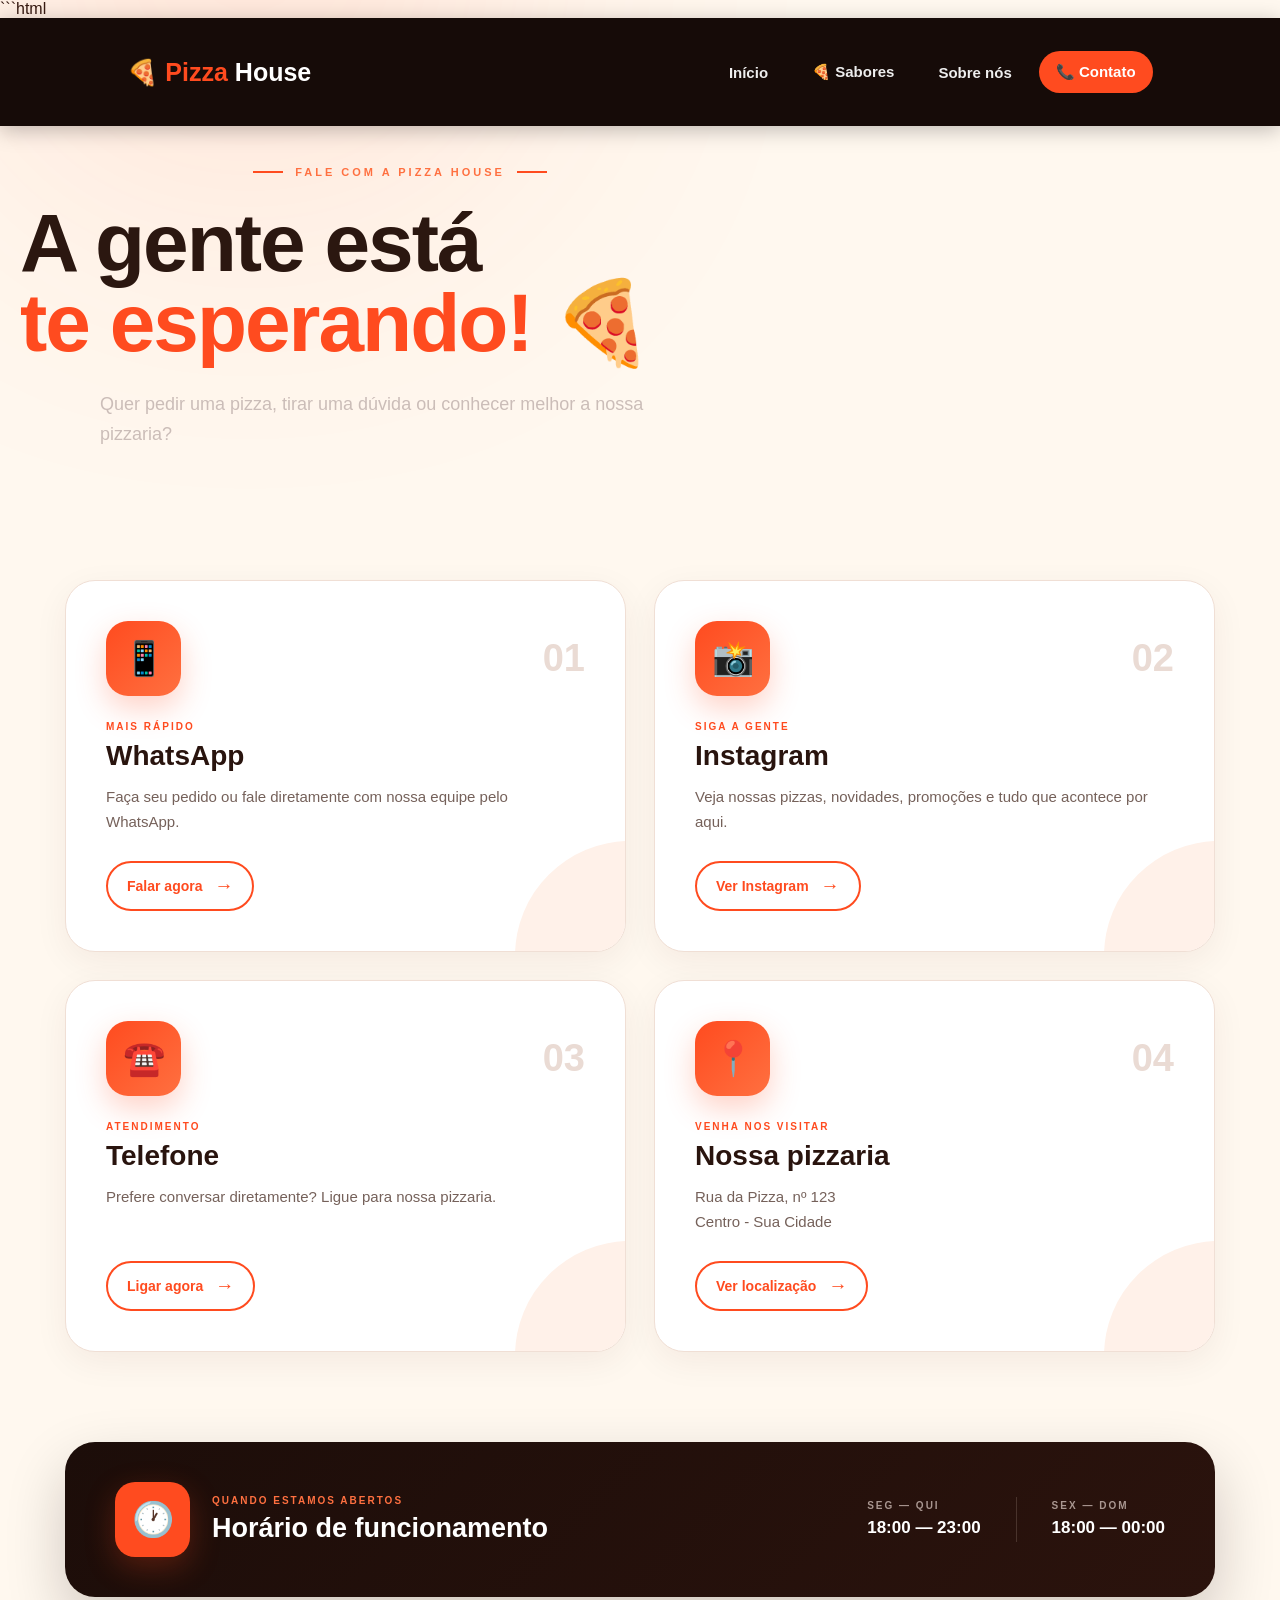
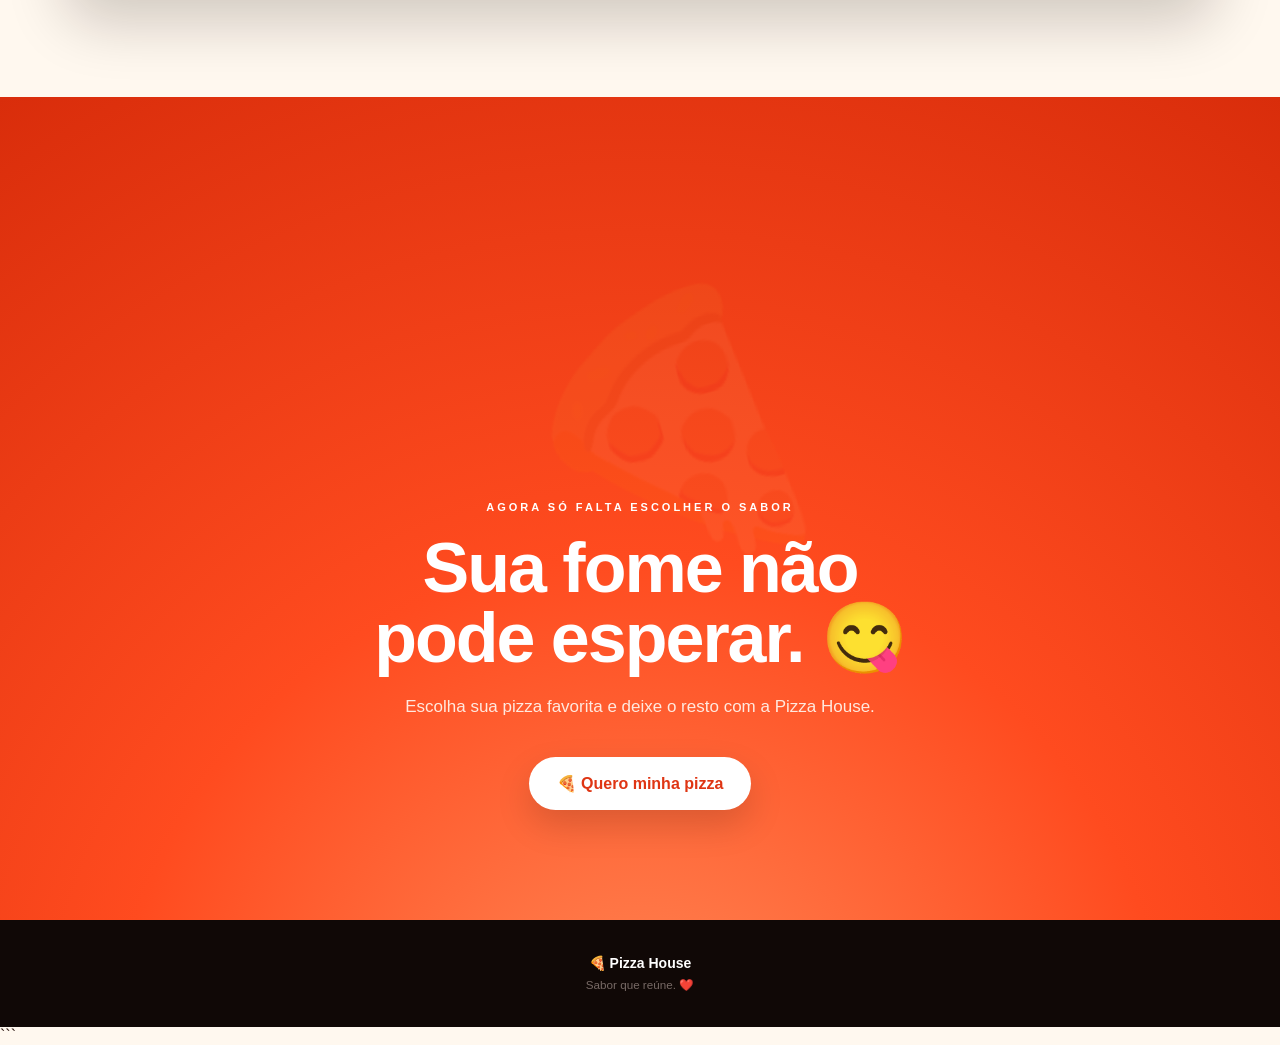
==== contatos.html @ e3c1d949 "primeiro comit" ====
```html
<!DOCTYPE html>
<html lang="pt-BR">

<head>
    <meta charset="UTF-8">
    <meta name="viewport" content="width=device-width, initial-scale=1.0">

    <title>Contato | Pizza House</title>

    <link rel="stylesheet" href="style.css">
</head>

<body>

    <!-- ================= MENU ================= -->

    <header>

        <nav class="navbar">

            <a href="index.html" class="logo">
                <span class="logo-pizza">🍕</span>
                <span>Pizza</span> House
            </a>

            <div class="menu">

                <a href="index.html">
                    Início
                </a>

                <a href="sabores.html">
                    🍕 Sabores
                </a>

                <a href="sobre.html">
                    Sobre nós
                </a>

                <a href="contatos.html" class="ativo">
                    📞 Contato
                </a>

            </div>

        </nav>

    </header>


    <!-- ================= CONTEÚDO ================= -->

    <main class="pagina-contatos">


        <!-- HERO -->

        <section class="contato-hero">

            <div class="hero-brilho"></div>

            <div class="contato-hero-conteudo">

                <div class="mini-titulo">
                    <span></span>
                    FALE COM A PIZZA HOUSE
                    <span></span>
                </div>

                <h1>
                    A gente está<br>
                    <strong>te esperando! 🍕</strong>
                </h1>

                <p>
                    Quer pedir uma pizza, tirar uma dúvida
                    ou conhecer melhor a nossa pizzaria?
                </p>

            </div>

        </section>


        <!-- CARDS -->

        <section class="contatos-area">

            <div class="contatos-container">


                <!-- WHATSAPP -->

                <article class="contato-card whatsapp">

                    <div class="card-topo">

                        <div class="icone">
                            📱
                        </div>

                        <span class="card-numero">
                            01
                        </span>

                    </div>

                    <span class="card-label">
                        MAIS RÁPIDO
                    </span>

                    <h2>
                        WhatsApp
                    </h2>

                    <p>
                        Faça seu pedido ou fale diretamente
                        com nossa equipe pelo WhatsApp.
                    </p>

                    <a
                        href="https://wa.me/5500000000000"
                        target="_blank"
                        class="contato-botao"
                    >
                        Falar agora
                        <span>→</span>
                    </a>

                </article>


                <!-- INSTAGRAM -->

                <article class="contato-card instagram">

                    <div class="card-topo">

                        <div class="icone">
                            📸
                        </div>

                        <span class="card-numero">
                            02
                        </span>

                    </div>

                    <span class="card-label">
                        SIGA A GENTE
                    </span>

                    <h2>
                        Instagram
                    </h2>

                    <p>
                        Veja nossas pizzas, novidades,
                        promoções e tudo que acontece por aqui.
                    </p>

                    <a
                        href="https://instagram.com/"
                        target="_blank"
                        class="contato-botao"
                    >
                        Ver Instagram
                        <span>→</span>
                    </a>

                </article>


                <!-- TELEFONE -->

                <article class="contato-card telefone">

                    <div class="card-topo">

                        <div class="icone">
                            ☎️
                        </div>

                        <span class="card-numero">
                            03
                        </span>

                    </div>

                    <span class="card-label">
                        ATENDIMENTO
                    </span>

                    <h2>
                        Telefone
                    </h2>

                    <p>
                        Prefere conversar diretamente?
                        Ligue para nossa pizzaria.
                    </p>

                    <a
                        href="tel:+5500000000000"
                        class="contato-botao"
                    >
                        Ligar agora
                        <span>→</span>
                    </a>

                </article>


                <!-- ENDEREÇO -->

                <article class="contato-card endereco">

                    <div class="card-topo">

                        <div class="icone">
                            📍
                        </div>

                        <span class="card-numero">
                            04
                        </span>

                    </div>

                    <span class="card-label">
                        VENHA NOS VISITAR
                    </span>

                    <h2>
                        Nossa pizzaria
                    </h2>

                    <p>
                        Rua da Pizza, nº 123<br>
                        Centro - Sua Cidade
                    </p>

                    <a
                        href="#"
                        class="contato-botao"
                    >
                        Ver localização
                        <span>→</span>
                    </a>

                </article>

            </div>

        </section>


        <!-- HORÁRIO -->

        <section class="horario">

            <div class="horario-esquerda">

                <div class="horario-icone">
                    🕐
                </div>

                <div>

                    <span class="horario-label">
                        QUANDO ESTAMOS ABERTOS
                    </span>

                    <h2>
                        Horário de funcionamento
                    </h2>

                </div>

            </div>


            <div class="horarios">

                <div class="horario-item">

                    <span>
                        SEG — QUI
                    </span>

                    <strong>
                        18:00 — 23:00
                    </strong>

                </div>


                <div class="linha"></div>


                <div class="horario-item">

                    <span>
                        SEX — DOM
                    </span>

                    <strong>
                        18:00 — 00:00
                    </strong>

                </div>

            </div>

        </section>


        <!-- CTA FINAL -->

        <section class="contato-final">

            <div class="cta-pizza">
                🍕
            </div>

            <span>
                AGORA SÓ FALTA ESCOLHER O SABOR
            </span>

            <h2>
                Sua fome não<br>
                pode esperar. 😋
            </h2>

            <p>
                Escolha sua pizza favorita e deixe
                o resto com a Pizza House.
            </p>

            <a
                href="sabores.html"
                class="contato-final-botao"
            >
                🍕 Quero minha pizza
            </a>

        </section>


    </main>


    <!-- ================= RODAPÉ ================= -->

    <footer>

        <p>
            🍕 <strong>Pizza House</strong>
        </p>

        <small>
            Sabor que reúne. ❤️
        </small>

    </footer>


</body>

</html>
```
---- style.css ----
* {
    margin: 0;
    padding: 0;
    box-sizing: border-box;
}

body {
    font-family: Arial, sans-serif;
    background: #fff8f0;
    color: #351b0e;
}


/* =========================
   MENU
========================= */

header {
    background: #351b0e;
    padding: 15px 8%;
}

.navbar {
    display: flex;
    align-items: center;
    justify-content: space-between;
}

.logo {
    color: white;
    text-decoration: none;
    font-size: 24px;
    font-weight: bold;
}

.menu {
    display: flex;
    align-items: center;
    gap: 30px;
}

.menu > a {
    color: white;
    text-decoration: none;
    font-weight: bold;
    transition: 0.3s;
}

.menu > a:hover {
    color: #ff9f1c;
}


/* =========================
   CARD DE SABORES NO MENU
========================= */

.menu-card {
    display: flex;
    align-items: center;
    gap: 8px;
}


/* =========================
   INÍCIO
========================= */

.inicio {
    min-height: 80vh;
    display: flex;
    align-items: center;
    padding: 50px 8%;
}

.hero {
    width: 100%;
}

.texto h1 {
    font-size: 60px;
    margin-bottom: 20px;
}

.texto p {
    font-size: 20px;
    max-width: 500px;
    margin-bottom: 30px;
    line-height: 1.5;
}

.botao {
    display: inline-block;
    background: #e85d04;
    color: white;
    padding: 15px 30px;
    border-radius: 30px;
    text-decoration: none;
    font-weight: bold;
    transition: 0.3s;
}

.botao:hover {
    background: #ff9f1c;
    transform: scale(1.05);
}


/* =========================
   SOBRE
========================= */

.sobre {
    text-align: center;
    padding: 80px 20px;
    background: #351b0e;
    color: white;
}

.sobre h2 {
    font-size: 35px;
    margin-bottom: 20px;
}

.sobre p {
    max-width: 600px;
    margin: auto;
    line-height: 1.6;
}


/* =========================
   SABORES
========================= */

.pagina-sabores {
    padding: 60px 8%;
    text-align: center;
}

.pagina-sabores h1 {
    font-size: 45px;
    margin-bottom: 10px;
}

.pagina-sabores > p {
    margin-bottom: 40px;
    font-size: 18px;
}

.pizzas {
    display: grid;
    grid-template-columns: repeat(4, 1fr);
    gap: 25px;
}

.pizza {
    background: white;
    padding: 25px;
    border-radius: 20px;
    box-shadow: 0 5px 20px rgba(0, 0, 0, 0.1);
    transition: 0.3s;
}

.pizza:hover {
    transform: translateY(-8px);
}

.pizza-img {
    font-size: 70px;
    margin-bottom: 15px;
}

.pizza h2 {
    margin-bottom: 10px;
}

.pizza p {
    color: #666;
    line-height: 1.5;
    margin-bottom: 15px;
}

.pizza strong {
    display: block;
    font-size: 20px;
    margin-bottom: 15px;
    color: #e85d04;
}

.pizza button {
    border: none;
    background: #351b0e;
    color: white;
    padding: 12px 25px;
    border-radius: 20px;
    cursor: pointer;
}

.pizza button:hover {
    background: #e85d04;
}


/* =========================
   RODAPÉ
========================= */

footer {
    background: #351b0e;
    color: white;
    text-align: center;
    padding: 25px;
}


/* =========================
   CELULAR
========================= */

@media (max-width: 900px) {

    .navbar {
        flex-direction: column;
        gap: 20px;
    }

    .menu {
        flex-wrap: wrap;
        justify-content: center;
    }

    .texto h1 {
        font-size: 40px;
    }

    .pizzas {
        grid-template-columns: repeat(2, 1fr);
    }
}


@media (max-width: 600px) {

    .pizzas {
        grid-template-columns: 1fr;
    }

    .menu {
        gap: 15px;
    }

}

```css
/* ================================
   SOBRE NÓS - PIZZA HOUSE
================================ */

* {
    margin: 0;
    padding: 0;
    box-sizing: border-box;
}

body {
    font-family: Arial, Helvetica, sans-serif;
    background: #fff8ef;
    color: #2b1710;
}


/* ================================
   MENU
================================ */

header {
    width: 100%;
    background: #160b08;
    position: sticky;
    top: 0;
    z-index: 1000;
    box-shadow: 0 4px 20px rgba(0, 0, 0, 0.25);
}

.navbar {
    max-width: 1200px;
    margin: auto;
    height: 78px;
    padding: 0 25px;

    display: flex;
    align-items: center;
    justify-content: space-between;
}

.logo {
    text-decoration: none;
    color: white;
    font-size: 25px;
    font-weight: 800;
}

.logo span {
    color: #ff4b1f;
}

.menu {
    display: flex;
    gap: 10px;
}

.menu a {
    text-decoration: none;
    color: #eee;
    font-size: 15px;
    font-weight: 600;

    padding: 12px 17px;
    border-radius: 30px;

    transition: 0.3s;
}

.menu a:hover,
.menu a.ativo {
    background: #ff4b1f;
    color: white;
}


/* ================================
   HERO
================================ */

.sobre-hero {
    min-height: 650px;

    position: relative;

    display: flex;
    align-items: center;

    background:
        linear-gradient(
            90deg,
            rgba(20, 8, 5, 0.95) 0%,
            rgba(20, 8, 5, 0.75) 45%,
            rgba(20, 8, 5, 0.25) 100%
        ),
        url("https://images.unsplash.com/photo-1574071318508-1cdbab80d002?auto=format&fit=crop&w=1800&q=85");

    background-size: cover;
    background-position: center;
}

.sobre-texto {
    position: relative;
    z-index: 2;

    max-width: 1200px;
    width: 100%;
    margin: auto;
    padding: 50px 25px;

    color: white;
}

.sobre-tag {
    display: inline-block;

    color: #ffb347;
    font-size: 14px;
    font-weight: 800;
    letter-spacing: 2px;

    margin-bottom: 20px;
}

.sobre-texto h1 {
    font-size: clamp(45px, 6vw, 78px);
    line-height: 1.05;
    margin-bottom: 25px;
}

.sobre-texto h1 strong {
    color: #ff4b1f;
}

.sobre-texto p {
    max-width: 580px;

    font-size: 20px;
    line-height: 1.7;

    color: #eee;

    margin-bottom: 35px;
}


/* ================================
   BOTÕES
================================ */

.botao {
    display: inline-block;

    text-decoration: none;

    background: #ff4b1f;
    color: white;

    padding: 16px 28px;

    border-radius: 50px;

    font-weight: 800;
    font-size: 16px;

    box-shadow: 0 10px 30px rgba(255, 75, 31, 0.3);

    transition: 0.3s;
}

.botao:hover {
    transform: translateY(-4px);
    background: #ff632f;
    box-shadow: 0 15px 35px rgba(255, 75, 31, 0.45);
}


/* ================================
   HISTÓRIA
================================ */

.historia {
    max-width: 1200px;
    margin: auto;

    padding: 110px 25px;

    display: grid;
    grid-template-columns: 1fr 1fr;

    gap: 80px;

    align-items: center;
}

.historia-imagem {
    min-height: 450px;

    border-radius: 35px;

    background:
        linear-gradient(
            135deg,
            #ff4b1f,
            #ff8c42
        );

    display: flex;
    align-items: center;
    justify-content: center;

    box-shadow: 0 25px 60px rgba(100, 35, 10, 0.2);

    transform: rotate(-2deg);

    transition: 0.4s;
}

.historia-imagem:hover {
    transform: rotate(0deg) scale(1.02);
}

.imagem-conteudo {
    width: 260px;
    height: 260px;

    border-radius: 50%;

    background: #fff8ef;

    display: flex;
    align-items: center;
    justify-content: center;

    font-size: 120px;

    box-shadow: 0 15px 40px rgba(0, 0, 0, 0.2);
}

.subtitulo {
    color: #ff4b1f;

    font-size: 13px;
    font-weight: 900;

    letter-spacing: 3px;
}

.historia-texto h2 {
    font-size: clamp(35px, 4vw, 52px);
    line-height: 1.1;

    margin: 15px 0 25px;
}

.historia-texto h2 strong {
    color: #ff4b1f;
}

.historia-texto p {
    font-size: 17px;
    line-height: 1.8;

    color: #69534c;

    margin-bottom: 15px;
}

.historia-destaque {
    display: inline-block;

    margin-top: 20px;
    padding: 15px 20px;

    border-radius: 15px;

    background: #fff0e7;

    color: #d9340d;

    font-weight: 800;
}


/* ================================
   VALORES
================================ */

.valores {
    background: #1c0d09;

    color: white;

    text-align: center;

    padding: 100px 25px;
}

.valores h2 {
    font-size: clamp(35px, 5vw, 55px);

    margin: 15px 0;
}

.valores h2 strong {
    color: #ff4b1f;
}

.valores-intro {
    color: #c8bbb7;

    font-size: 17px;

    max-width: 600px;

    margin: 0 auto 60px;
}

.valores-container {
    max-width: 1100px;

    margin: auto;

    display: grid;

    grid-template-columns: repeat(3, 1fr);

    gap: 25px;
}

.valor-card {
    padding: 40px 30px;

    background: #291510;

    border: 1px solid rgba(255, 255, 255, 0.06);

    border-radius: 25px;

    transition: 0.35s;
}

.valor-card:hover {
    transform: translateY(-10px);

    background: #351b14;

    box-shadow: 0 20px 45px rgba(0, 0, 0, 0.3);
}

.valor-icone {
    width: 75px;
    height: 75px;

    margin: auto;

    display: flex;
    align-items: center;
    justify-content: center;

    border-radius: 20px;

    background: #ff4b1f;

    font-size: 35px;

    box-shadow: 0 10px 25px rgba(255, 75, 31, 0.25);
}

.valor-card h3 {
    font-size: 23px;

    margin: 25px 0 12px;
}

.valor-card p {
    color: #c8bbb7;

    line-height: 1.7;

    font-size: 15px;
}


/* ================================
   FINAL
================================ */

.sobre-final {
    padding: 110px 25px;

    text-align: center;

    background:
        radial-gradient(
            circle at center,
            #ff7040 0%,
            #ff4b1f 45%,
            #d92d0b 100%
        );

    color: white;
}

.final-conteudo {
    max-width: 750px;
    margin: auto;
}

.final-conteudo span {
    font-size: 13px;
    font-weight: 900;

    letter-spacing: 3px;
}

.final-conteudo h2 {
    font-size: clamp(38px, 5vw, 60px);

    margin: 18px 0;
}

.final-conteudo p {
    font-size: 19px;

    margin-bottom: 35px;

    color: #fff1eb;
}

.botao-final {
    background: white;
    color: #d93612;

    box-shadow: 0 10px 30px rgba(0, 0, 0, 0.15);
}

.botao-final:hover {
    background: #fff8ef;
}


/* ================================
   RODAPÉ
================================ */

footer {
    background: #100806;

    color: #a99b97;

    text-align: center;

    padding: 30px 20px;

    font-size: 14px;
}

footer strong {
    color: white;
}


/* ================================
   RESPONSIVO
================================ */

@media (max-width: 800px) {

    .navbar {
        height: auto;

        padding: 20px;

        flex-direction: column;

        gap: 18px;
    }

    .menu {
        flex-wrap: wrap;

        justify-content: center;
    }

    .menu a {
        padding: 9px 12px;
        font-size: 14px;
    }

    .sobre-hero {
        min-height: 600px;
    }

    .sobre-texto {
        text-align: center;
    }

    .sobre-texto p {
        margin-left: auto;
        margin-right: auto;
    }

    .historia {
        grid-template-columns: 1fr;

        padding: 80px 20px;

        gap: 50px;
    }

    .historia-imagem {
        min-height: 350px;
    }

    .valores-container {
        grid-template-columns: 1fr;

        max-width: 500px;
    }

    .sobre-final {
        padding: 80px 20px;
    }
}


```css
/* =====================================================
   CONTATO — PIZZA HOUSE PREMIUM
===================================================== */


/* HERO */

.contato-hero {
    min-height: 470px;

    position: relative;

    display: flex;
    align-items: center;
    justify-content: center;

    text-align: center;

    overflow: hidden;

    background:
        radial-gradient(
            circle at 50% 0%,
            #542315,
            #190b07 65%
        );

    color: white;
}


/* brilho decorativo */

.hero-brilho {
    position: absolute;

    width: 500px;
    height: 500px;

    border-radius: 50%;

    background: #ff4b1f;

    filter: blur(150px);

    opacity: 0.15;

    top: -300px;
}


.contato-hero-conteudo {
    position: relative;

    max-width: 800px;

    padding: 40px 20px;
}


/* pequeno título */

.mini-titulo {
    display: flex;

    align-items: center;
    justify-content: center;

    gap: 12px;

    color: #ff7040;

    font-size: 11px;

    font-weight: 900;

    letter-spacing: 3px;
}


.mini-titulo span {
    width: 30px;
    height: 2px;

    background: #ff4b1f;
}


.contato-hero h1 {
    font-size: clamp(48px, 7vw, 82px);

    line-height: 0.98;

    margin: 25px 0;

    letter-spacing: -2px;
}


.contato-hero h1 strong {
    color: #ff4b1f;
}


.contato-hero p {
    max-width: 600px;

    margin: auto;

    color: #cbbdb8;

    font-size: 18px;

    line-height: 1.7;
}


/* =====================================================
   ÁREA DOS CARDS
===================================================== */

.contatos-area {
    padding: 90px 25px;

    background: #fff8ef;
}


.contatos-container {
    max-width: 1150px;

    margin: auto;

    display: grid;

    grid-template-columns: repeat(2, 1fr);

    gap: 28px;
}


/* CARD */

.contato-card {
    position: relative;

    padding: 40px;

    min-height: 330px;

    border-radius: 30px;

    background: white;

    border: 1px solid #f0dfd5;

    overflow: hidden;

    box-shadow:
        0 10px 35px rgba(68, 25, 10, 0.06);

    transition:
        transform 0.35s,
        box-shadow 0.35s;
}


.contato-card:hover {
    transform: translateY(-12px);

    box-shadow:
        0 25px 60px rgba(68, 25, 10, 0.14);
}


/* círculo decorativo */

.contato-card::after {
    content: "";

    position: absolute;

    width: 230px;
    height: 230px;

    border-radius: 50%;

    right: -120px;
    bottom: -120px;

    background: #fff1e9;

    transition: 0.5s;
}


.contato-card:hover::after {
    transform: scale(1.4);
}


/* topo */

.card-topo {
    display: flex;

    align-items: center;

    justify-content: space-between;

    position: relative;

    z-index: 2;
}


.icone {
    width: 75px;
    height: 75px;

    display: flex;

    align-items: center;
    justify-content: center;

    border-radius: 22px;

    background:
        linear-gradient(
            135deg,
            #ff4b1f,
            #ff7040
        );

    font-size: 34px;

    box-shadow:
        0 12px 30px rgba(255, 75, 31, 0.25);

    transition: 0.35s;
}


.contato-card:hover .icone {
    transform: rotate(-5deg) scale(1.08);
}


.card-numero {
    color: #eadbd4;

    font-size: 38px;

    font-weight: 900;
}


.card-label {
    display: block;

    margin-top: 25px;

    color: #ff4b1f;

    font-size: 10px;

    font-weight: 900;

    letter-spacing: 2px;
}


.contato-card h2 {
    position: relative;

    z-index: 2;

    margin: 8px 0 12px;

    color: #29140e;

    font-size: 28px;
}


.contato-card p {
    position: relative;

    z-index: 2;

    max-width: 470px;

    min-height: 55px;

    color: #75615a;

    line-height: 1.7;

    font-size: 15px;
}


/* botão */

.contato-botao {
    position: relative;

    z-index: 3;

    display: inline-flex;

    align-items: center;

    gap: 12px;

    margin-top: 22px;

    padding: 12px 19px;

    border: 2px solid #ff4b1f;

    border-radius: 50px;

    color: #ff4b1f;

    text-decoration: none;

    font-size: 14px;

    font-weight: 900;

    transition: 0.3s;
}


.contato-botao span {
    font-size: 19px;

    transition: 0.3s;
}


.contato-botao:hover {
    background: #ff4b1f;

    color: white;

    box-shadow:
        0 10px 25px rgba(255, 75, 31, 0.25);
}


.contato-botao:hover span {
    transform: translateX(5px);
}


/* =====================================================
   HORÁRIO
===================================================== */

.horario {
    max-width: 1150px;

    margin: 0 auto 100px;

    padding: 40px 50px;

    border-radius: 30px;

    display: flex;

    align-items: center;

    justify-content: space-between;

    gap: 40px;

    background:
        linear-gradient(
            135deg,
            #1c0d09,
            #2b130d
        );

    color: white;

    box-shadow:
        0 25px 60px rgba(20, 8, 5, 0.2);
}


.horario-esquerda {
    display: flex;

    align-items: center;

    gap: 22px;
}


.horario-icone {
    width: 75px;
    height: 75px;

    display: flex;

    align-items: center;
    justify-content: center;

    flex-shrink: 0;

    border-radius: 20px;

    background: #ff4b1f;

    font-size: 34px;

    box-shadow:
        0 10px 30px rgba(255, 75, 31, 0.25);
}


.horario-label {
    color: #ff7040;

    font-size: 10px;

    font-weight: 900;

    letter-spacing: 2px;
}


.horario h2 {
    margin-top: 7px;

    font-size: 27px;
}


.horarios {
    display: flex;

    align-items: center;

    gap: 35px;
}


.horario-item {
    display: flex;

    flex-direction: column;

    gap: 7px;
}


.horario-item span {
    color: #a99791;

    font-size: 10px;

    font-weight: 900;

    letter-spacing: 2px;
}


.horario-item strong {
    font-size: 17px;
}


.linha {
    width: 1px;
    height: 45px;

    background: #49332c;
}


/* =====================================================
   CTA FINAL
===================================================== */

.contato-final {
    position: relative;

    padding: 110px 25px;

    overflow: hidden;

    text-align: center;

    color: white;

    background:
        radial-gradient(
            circle at 50% 120%,
            #ff8a58,
            #ff4b1f 45%,
            #d92d0b 100%
        );
}


/* pizza gigante */

.cta-pizza {
    position: absolute;

    font-size: 250px;

    opacity: 0.08;

    right: -30px;
    bottom: -80px;

    transform: rotate(-15deg);
}


.contato-final > div,
.contato-final > span,
.contato-final > h2,
.contato-final > p,
.contato-final > a {
    position: relative;

    z-index: 2;
}


.contato-final > span {
    font-size: 11px;

    font-weight: 900;

    letter-spacing: 3px;
}


.contato-final h2 {
    margin: 20px 0;

    font-size: clamp(45px, 6vw, 70px);

    line-height: 1;

    letter-spacing: -2px;
}


.contato-final p {
    max-width: 550px;

    margin: 0 auto 35px;

    color: #ffe9df;

    font-size: 17px;

    line-height: 1.7;
}


.contato-final-botao {
    display: inline-flex;

    align-items: center;

    padding: 17px 28px;

    border-radius: 50px;

    background: white;

    color: #df3513;

    text-decoration: none;

    font-weight: 900;

    box-shadow:
        0 15px 35px rgba(0, 0, 0, 0.15);

    transition: 0.35s;
}


.contato-final-botao:hover {
    transform: translateY(-6px) scale(1.03);

    box-shadow:
        0 20px 45px rgba(0, 0, 0, 0.25);
}


/* =====================================================
   FOOTER
===================================================== */

footer {
    padding: 35px 20px;

    text-align: center;

    background: #100806;

    color: #8f817d;
}


footer p {
    color: white;

    margin-bottom: 7px;
}


footer small {
    color: #776965;
}


/* =====================================================
   RESPONSIVO
===================================================== */

@media (max-width: 800px) {

    .contato-hero {
        min-height: 430px;
    }


    .contatos-container {
        grid-template-columns: 1fr;
    }


    .contato-card {
        min-height: auto;

        padding: 32px;
    }


    .horario {
        margin-left: 20px;
        margin-right: 20px;

        padding: 35px 25px;

        flex-direction: column;

        align-items: flex-start;
    }


    .horarios {
        width: 100%;

        flex-direction: column;

        align-items: flex-start;

        gap: 20px;
    }


    .linha {
        width: 100%;
        height: 1px;
    }


    .contato-final {
        padding: 90px 20px;
    }


    .cta-pizza {
        font-size: 170px;
    }

}


@media (max-width: 500px) {

    .contato-hero h1 {
        font-size: 45px;
    }


    .mini-titulo {
        font-size: 9px;

        letter-spacing: 2px;
    }


    .mini-titulo span {
        width: 15px;
    }


    .contato-card {
        padding: 27px;
    }


    .horario-esquerda {
        align-items: flex-start;
    }


    .horario-icone {
        width: 60px;
        height: 60px;

        font-size: 27px;
    }


    .horario h2 {
        font-size: 22px;
    }

}
```
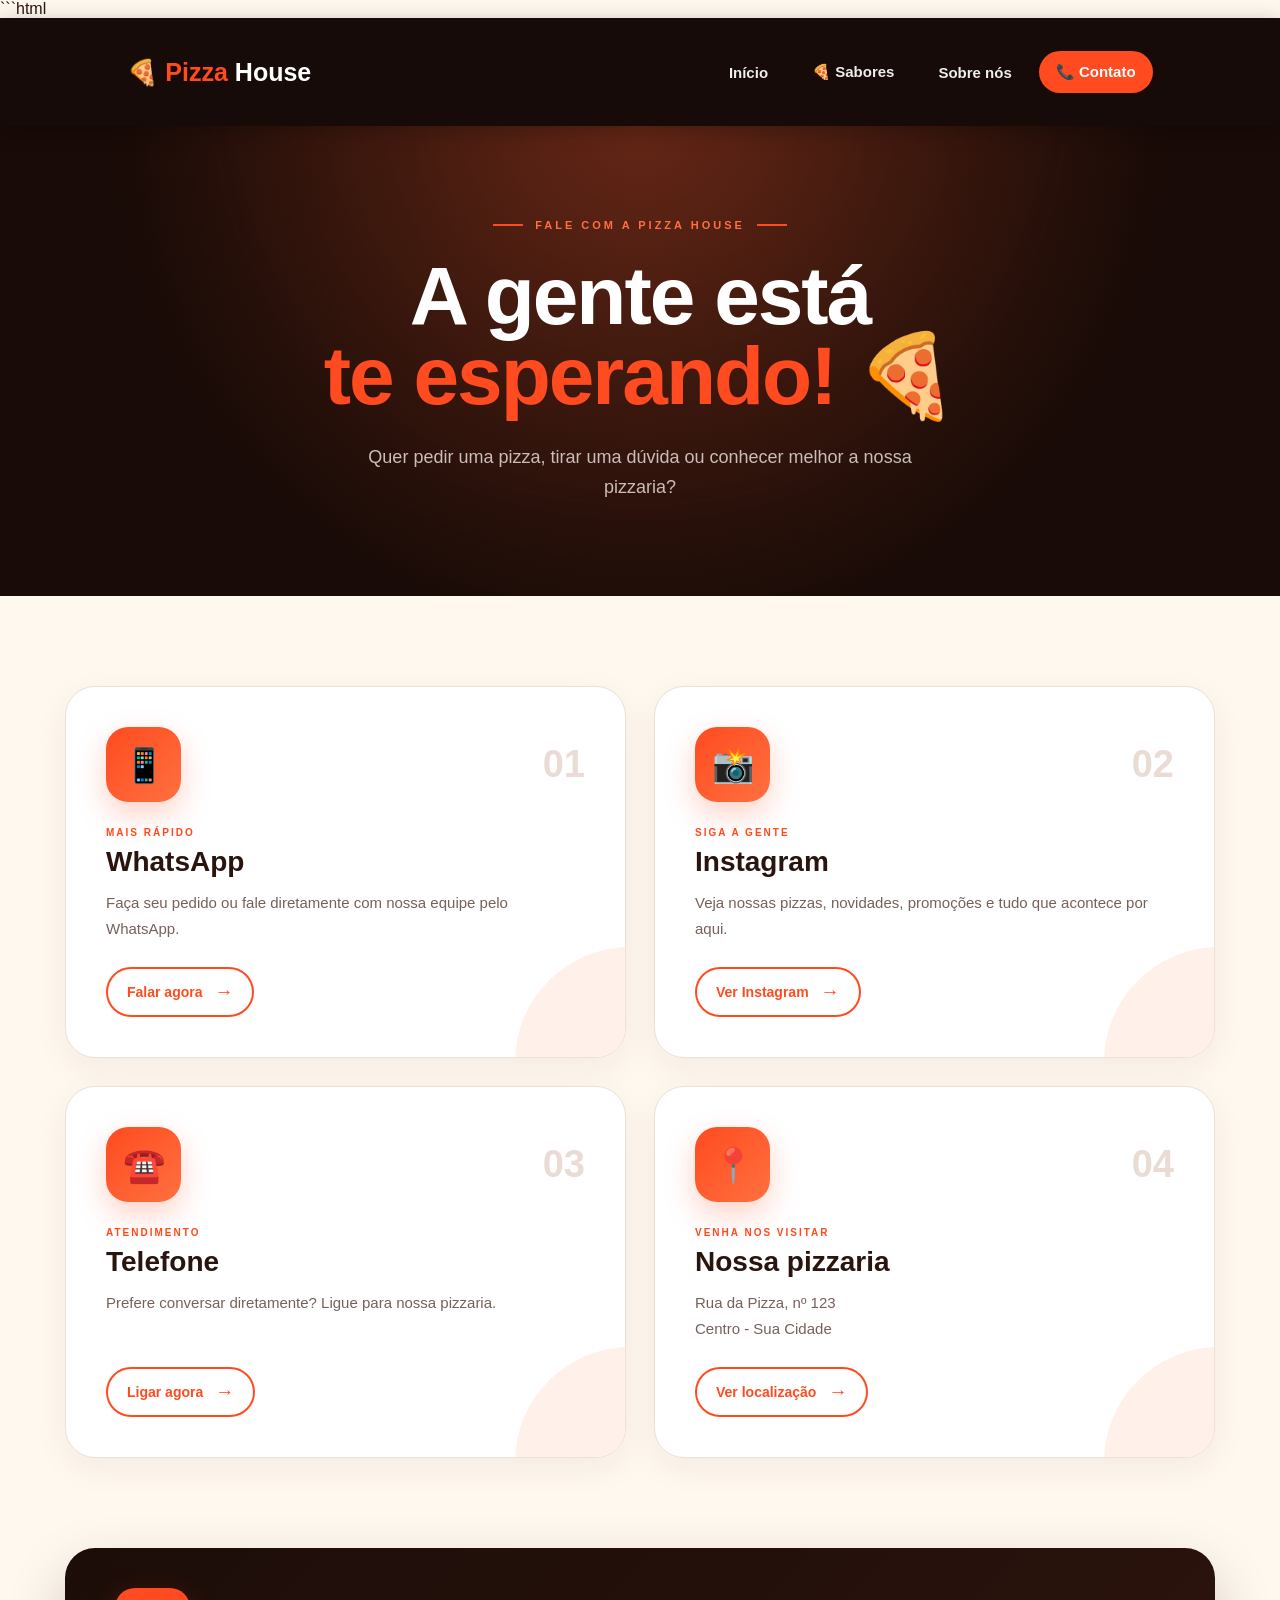
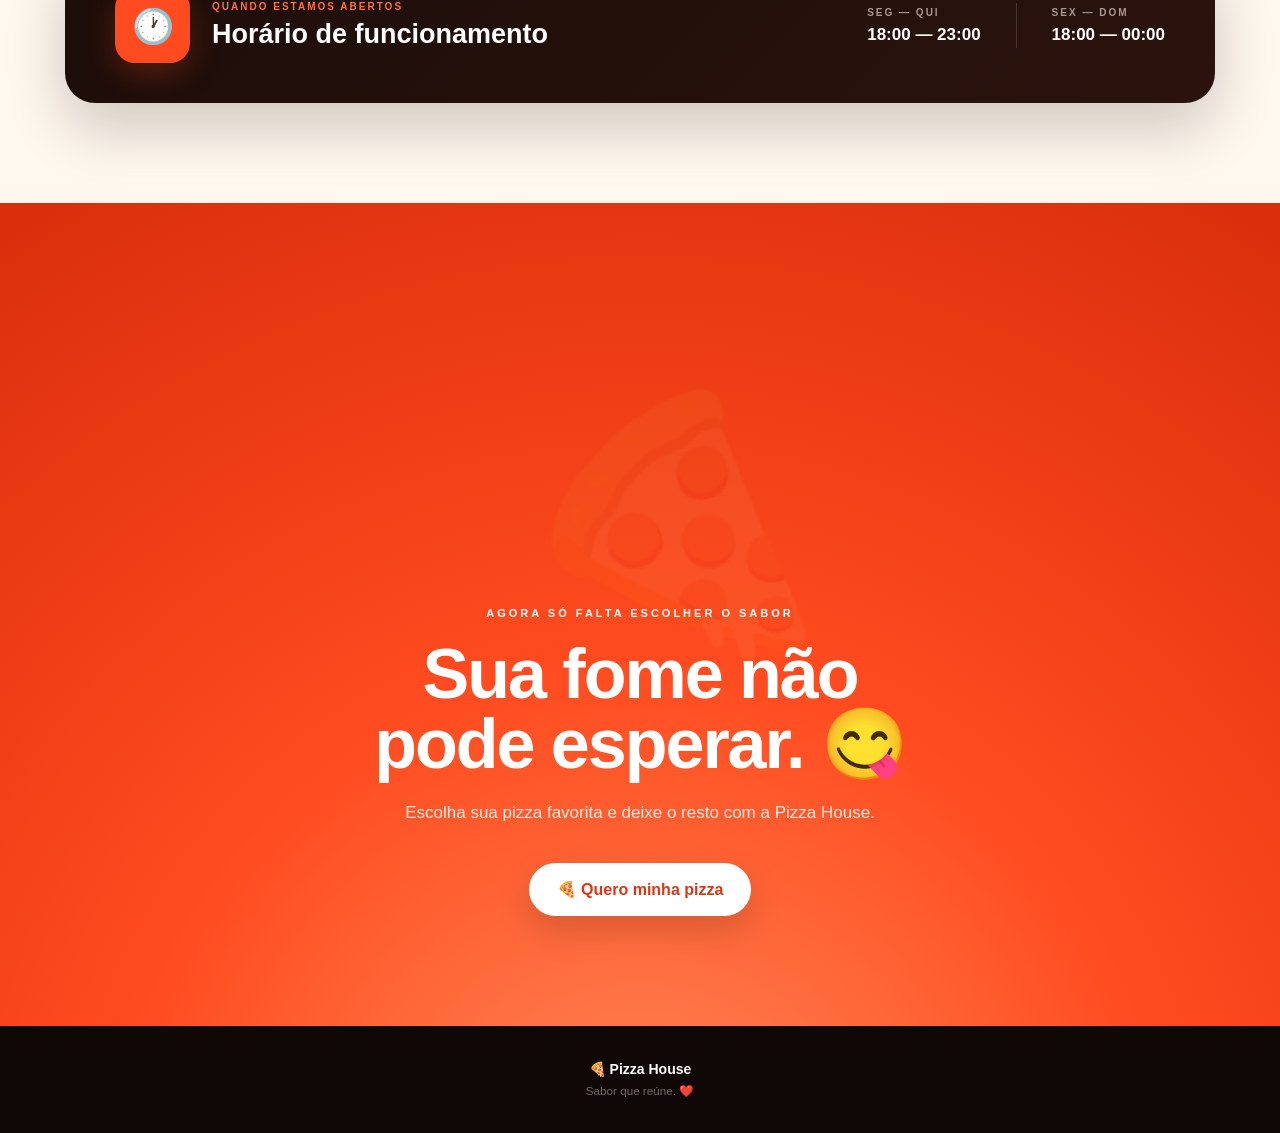
==== commit 8eb17eef: "novo" ====
--- a/contatos.html
+++ b/contatos.html
@@ -13,7 +13,6 @@
 
 <body>
 
-    <!-- ================= MENU ================= -->
 
     <header>
 
@@ -49,12 +48,10 @@
     </header>
 
 
-    <!-- ================= CONTEÚDO ================= -->
+
 
     <main class="pagina-contatos">
 
-
-        <!-- HERO -->
 
         <section class="contato-hero">
 
@@ -83,14 +80,14 @@
         </section>
 
 
-        <!-- CARDS -->
+      
 
         <section class="contatos-area">
 
             <div class="contatos-container">
 
 
-                <!-- WHATSAPP -->
+          
 
                 <article class="contato-card whatsapp">
 
@@ -131,7 +128,6 @@
                 </article>
 
 
-                <!-- INSTAGRAM -->
 
                 <article class="contato-card instagram">
 
@@ -172,7 +168,7 @@
                 </article>
 
 
-                <!-- TELEFONE -->
+     
 
                 <article class="contato-card telefone">
 
@@ -212,7 +208,6 @@
                 </article>
 
 
-                <!-- ENDEREÇO -->
 
                 <article class="contato-card endereco">
 
@@ -256,7 +251,6 @@
         </section>
 
 
-        <!-- HORÁRIO -->
 
         <section class="horario">
 
@@ -314,9 +308,6 @@
             </div>
 
         </section>
-
-
-        <!-- CTA FINAL -->
 
         <section class="contato-final">
 
@@ -350,9 +341,6 @@
 
     </main>
 
-
-    <!-- ================= RODAPÉ ================= -->
-
     <footer>
 
         <p>
@@ -369,4 +357,4 @@
 </body>
 
 </html>
-```
+
--- a/style.css
+++ b/style.css
@@ -11,9 +11,6 @@
 }
 
 
-/* =========================
-   MENU
-========================= */
 
 header {
     background: #351b0e;
@@ -51,9 +48,6 @@
 }
 
 
-/* =========================
-   CARD DE SABORES NO MENU
-========================= */
 
 .menu-card {
     display: flex;
@@ -62,9 +56,6 @@
 }
 
 
-/* =========================
-   INÍCIO
-========================= */
 
 .inicio {
     min-height: 80vh;
@@ -106,9 +97,6 @@
 }
 
 
-/* =========================
-   SOBRE
-========================= */
 
 .sobre {
     text-align: center;
@@ -128,10 +116,6 @@
     line-height: 1.6;
 }
 
-
-/* =========================
-   SABORES
-========================= */
 
 .pagina-sabores {
     padding: 60px 8%;
@@ -202,9 +186,6 @@
 }
 
 
-/* =========================
-   RODAPÉ
-========================= */
 
 footer {
     background: #351b0e;
@@ -213,10 +194,6 @@
     padding: 25px;
 }
 
-
-/* =========================
-   CELULAR
-========================= */
 
 @media (max-width: 900px) {
 
@@ -252,10 +229,6 @@
 
 }
 
-```css
-/* ================================
-   SOBRE NÓS - PIZZA HOUSE
-================================ */
 
 * {
     margin: 0;
@@ -270,9 +243,6 @@
 }
 
 
-/* ================================
-   MENU
-================================ */
 
 header {
     width: 100%;
@@ -329,9 +299,6 @@
 }
 
 
-/* ================================
-   HERO
-================================ */
 
 .sobre-hero {
     min-height: 650px;
@@ -399,10 +366,6 @@
 }
 
 
-/* ================================
-   BOTÕES
-================================ */
-
 .botao {
     display: inline-block;
 
@@ -429,10 +392,6 @@
     box-shadow: 0 15px 35px rgba(255, 75, 31, 0.45);
 }
 
-
-/* ================================
-   HISTÓRIA
-================================ */
 
 .historia {
     max-width: 1200px;
@@ -537,9 +496,6 @@
 }
 
 
-/* ================================
-   VALORES
-================================ */
 
 .valores {
     background: #1c0d09;
@@ -637,9 +593,6 @@
 }
 
 
-/* ================================
-   FINAL
-================================ */
 
 .sobre-final {
     padding: 110px 25px;
@@ -695,9 +648,6 @@
 }
 
 
-/* ================================
-   RODAPÉ
-================================ */
 
 footer {
     background: #100806;
@@ -716,9 +666,6 @@
 }
 
 
-/* ================================
-   RESPONSIVO
-================================ */
 
 @media (max-width: 800px) {
 
@@ -780,13 +727,6 @@
 }
 
 
-```css
-/* =====================================================
-   CONTATO — PIZZA HOUSE PREMIUM
-===================================================== */
-
-
-/* HERO */
 
 .contato-hero {
     min-height: 470px;
@@ -812,8 +752,6 @@
 }
 
 
-/* brilho decorativo */
-
 .hero-brilho {
     position: absolute;
 
@@ -841,7 +779,7 @@
 }
 
 
-/* pequeno título */
+
 
 .mini-titulo {
     display: flex;
@@ -898,9 +836,6 @@
 }
 
 
-/* =====================================================
-   ÁREA DOS CARDS
-===================================================== */
 
 .contatos-area {
     padding: 90px 25px;
@@ -922,7 +857,6 @@
 }
 
 
-/* CARD */
 
 .contato-card {
     position: relative;
@@ -956,7 +890,6 @@
 }
 
 
-/* círculo decorativo */
 
 .contato-card::after {
     content: "";
@@ -982,7 +915,6 @@
 }
 
 
-/* topo */
 
 .card-topo {
     display: flex;
@@ -1083,8 +1015,6 @@
 }
 
 
-/* botão */
-
 .contato-botao {
     position: relative;
 
@@ -1138,9 +1068,6 @@
 }
 
 
-/* =====================================================
-   HORÁRIO
-===================================================== */
 
 .horario {
     max-width: 1150px;
@@ -1264,9 +1191,6 @@
 }
 
 
-/* =====================================================
-   CTA FINAL
-===================================================== */
 
 .contato-final {
     position: relative;
@@ -1289,7 +1213,6 @@
 }
 
 
-/* pizza gigante */
 
 .cta-pizza {
     position: absolute;
@@ -1381,9 +1304,6 @@
 }
 
 
-/* =====================================================
-   FOOTER
-===================================================== */
 
 footer {
     padding: 35px 20px;
@@ -1408,9 +1328,6 @@
 }
 
 
-/* =====================================================
-   RESPONSIVO
-===================================================== */
 
 @media (max-width: 800px) {
 
@@ -1514,4 +1431,3 @@
     }
 
 }
-```
